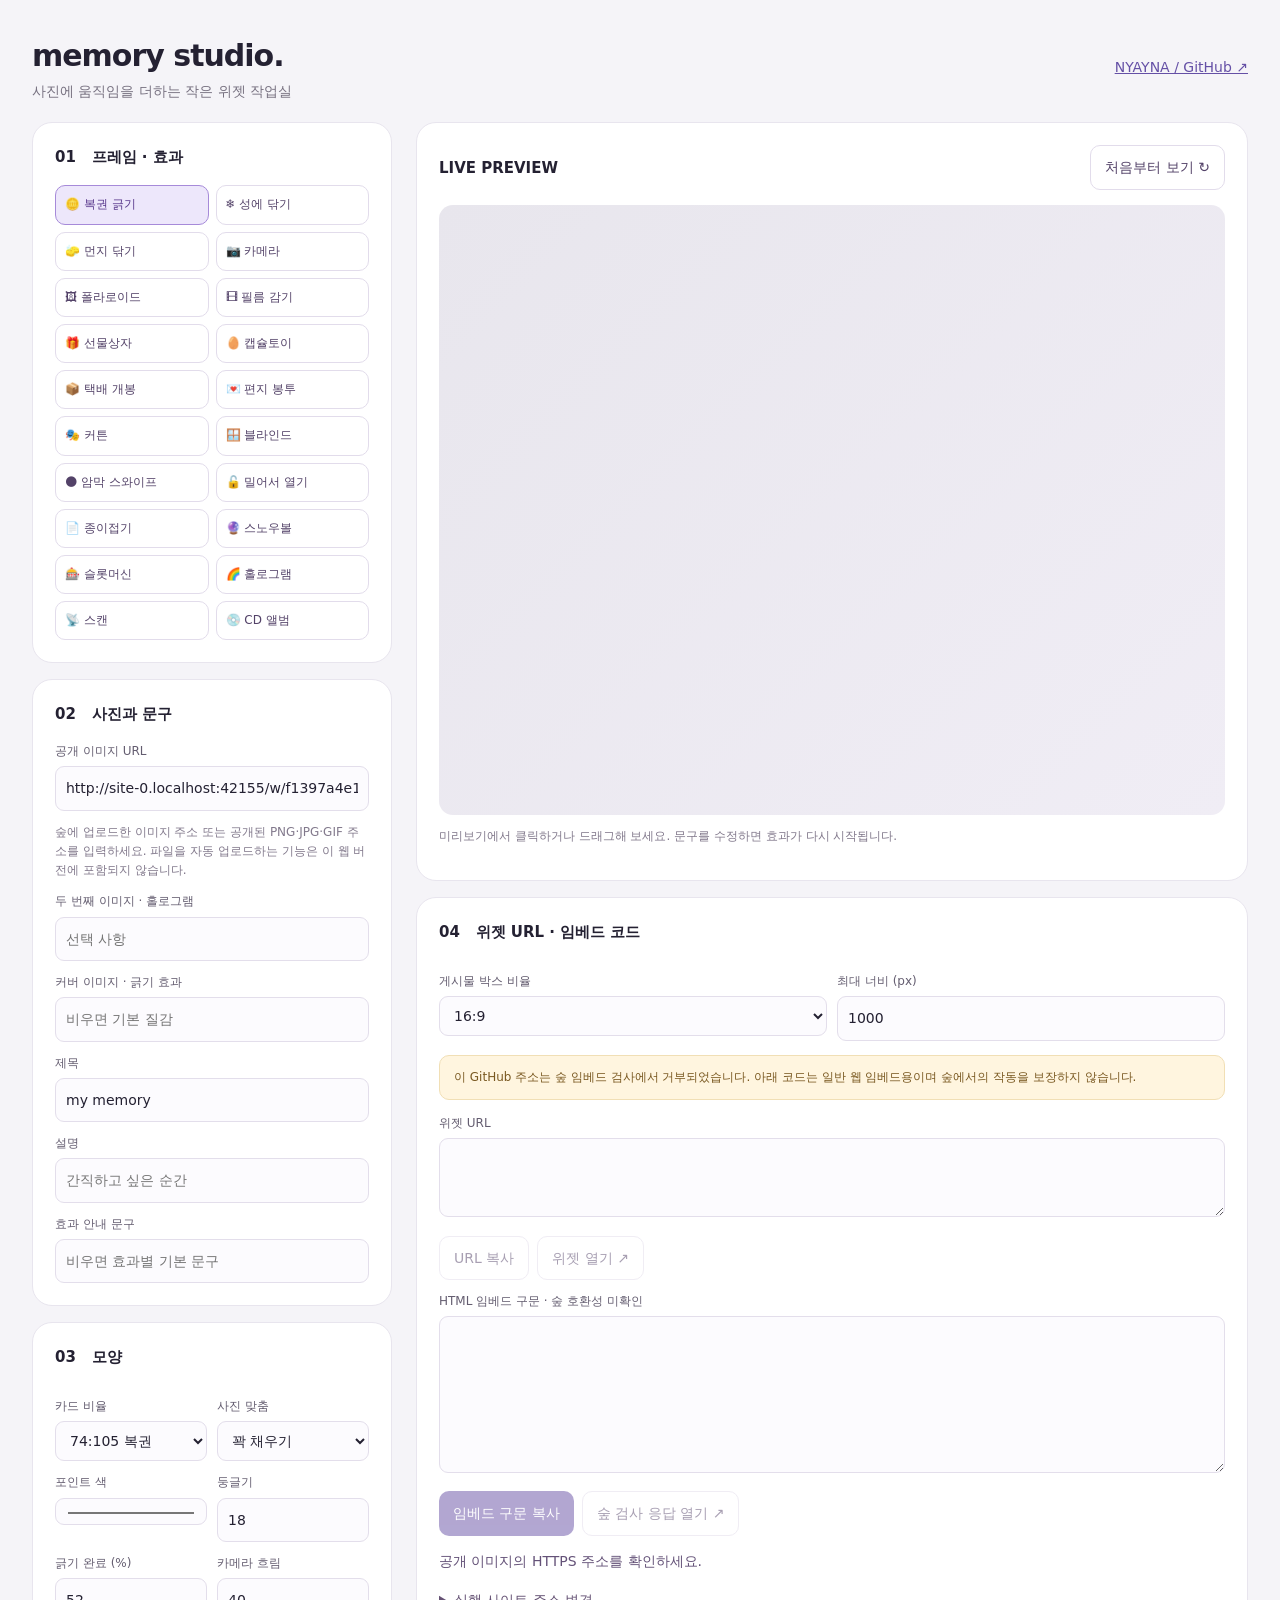
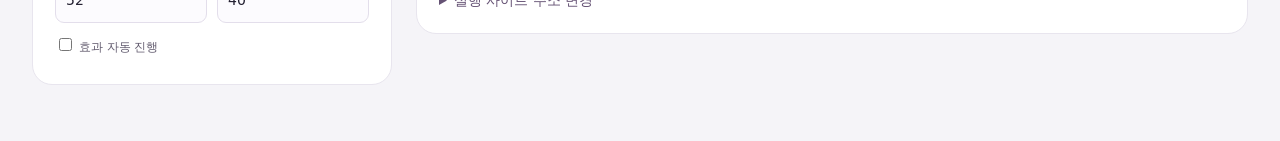
==== studio/index.html @ cc7d1344 "Add browser widget studio with 19 effects and CD editor; show SOOP compatibility limitations" ====
<!doctype html>
<html lang="ko"><meta charset="utf-8"><meta name="viewport" content="width=device-width,initial-scale=1"><title>Memory Studio · 위젯 제작기</title>
<style>
*{box-sizing:border-box}body{margin:0;background:#f5f4f8;color:#242132;font:14px/1.6 system-ui,sans-serif}header{max-width:1440px;margin:auto;padding:32px 32px 20px;display:flex;justify-content:space-between;align-items:center}h1{font-size:30px;letter-spacing:-1px;margin:0}header p{margin:0;color:#777180}a{color:#6550a6}main{max-width:1440px;padding:0 32px 40px;margin:auto;display:grid;grid-template-columns:360px 1fr;gap:24px}section{background:white;border:1px solid #e8e5ee;border-radius:20px;padding:22px;margin-bottom:16px}h2{font-size:15px;margin:0 0 16px}label{display:block;color:#645d70;font-size:12px;margin:12px 0 5px}input,select,textarea,button{font:inherit}input,select,textarea{width:100%;border:1px solid #e3deeb;border-radius:9px;padding:10px;background:#fcfbfe;color:#242132}textarea{resize:vertical;font-size:12px;line-height:1.6}button{border:1px solid #e2dceb;border-radius:10px;padding:10px 14px;background:white;color:#534268;cursor:pointer}button:hover{background:#f1edf8}button:disabled{opacity:.5;cursor:default}.primary{background:#6750a5;color:white;border:0}.primary:hover{background:#534085}.effects{display:grid;grid-template-columns:1fr 1fr;gap:7px}.effects button{font-size:12px;text-align:left;padding:9px}.effects button[aria-pressed=true]{background:#ede7fb;border-color:#a68ad9;color:#59388c}.row{display:flex;gap:10px;flex-wrap:wrap}.row>*{flex:1}.preview{background:linear-gradient(135deg,#e8e6ed,#f0edf5);min-height:500px;display:grid;place-items:center;padding:25px;border-radius:14px}.preview iframe{width:100%;height:560px;border:0;background:transparent}.topline{display:flex;justify-content:space-between;align-items:center;margin-bottom:15px}.small{font-size:12px;color:#82798c}.notice{background:#fff5df;color:#795820;border:1px solid #f1dfb5;padding:12px 14px;border-radius:10px;font-size:12px;margin:14px 0}.tools{display:flex;gap:8px;margin-top:12px;flex-wrap:wrap}#status{min-height:25px;color:#645278}input[type=checkbox]{width:auto}details summary{cursor:pointer;color:#655274}@media(max-width:850px){main{display:block;padding:0 16px}header{padding:24px 16px}header p{display:none}.preview{min-height:380px;padding:10px}.preview iframe{height:480px}}
</style>
<header><div><h1>memory studio.</h1><p>사진에 움직임을 더하는 작은 위젯 작업실</p></div><a href="https://github.com/NYAYNA/memory-studio-widgets">NYAYNA / GitHub ↗</a></header>
<main><aside><section><h2>01 &nbsp; 프레임 · 효과</h2><div class="effects" id="effects"></div></section>
<section><h2>02 &nbsp; 사진과 문구</h2><label for="img">공개 이미지 URL</label><input id="img" type="url" placeholder="https://… 사진 주소"><p class="small">숲에 업로드한 이미지 주소 또는 공개된 PNG·JPG·GIF 주소를 입력하세요. 파일을 자동 업로드하는 기능은 이 웹 버전에 포함되지 않습니다.</p>
<label for="img2">두 번째 이미지 · 홀로그램</label><input id="img2" type="url" placeholder="선택 사항"><label for="cover">커버 이미지 · 긁기 효과</label><input id="cover" type="url" placeholder="비우면 기본 질감"><label for="title">제목</label><input id="title" value="my memory"><label for="sub">설명</label><input id="sub" placeholder="간직하고 싶은 순간"><label for="label">효과 안내 문구</label><input id="label" placeholder="비우면 효과별 기본 문구"><div id="music" hidden><label for="yt">유튜브 링크 · CD 앨범</label><input id="yt" placeholder="https://www.youtube.com/watch?v=…"><p class="small">재생 버튼으로 일시정지 / 이어서 재생. 브라우저에 따라 첫 재생은 클릭이 필요합니다.</p></div></section>
<section><h2>03 &nbsp; 모양</h2><div class="row"><div><label for="ratio">카드 비율</label><select id="ratio"><option value="74/105">74:105 복권</option value="3/4">3:4 세로</option value="2/3">2:3 포토카드</option value="1/1">1:1 정사각</option value="4/3">4:3 가로</option><option value="16/9">16:9 와이드</option></select></div><div><label for="fit">사진 맞춤</label><select id="fit"><option value="cover">꽉 채우기</option><option value="contain">전체 보이기</option></select></div></div><div class="row"><div><label for="accent">포인트 색</label><input id="accent" type="color" value="#b3a0df"></div><div><label for="radius">둥글기</label><input id="radius" type="number" min="0" max="100" value="18"></div></div><div class="row"><div><label for="pct">긁기 완료 (%)</label><input id="pct" type="number" min="1" max="100" value="52"></div><div><label for="blur">카메라 흐림</label><input id="blur" type="number" min="0" max="100" value="40"></div></div><label><input id="auto" type="checkbox"> 효과 자동 진행</label></section></aside>
<article><section><div class="topline"><h2 style="margin:0">LIVE PREVIEW</h2><button id="replay">처음부터 보기 ↻</button></div><div class="preview"><iframe id="preview" title="프레임 미리보기" allow="autoplay; encrypted-media; accelerometer; gyroscope; picture-in-picture"></iframe></div><p class="small">미리보기에서 클릭하거나 드래그해 보세요. 문구를 수정하면 효과가 다시 시작됩니다.</p></section>
<section><h2>04 &nbsp; 위젯 URL · 임베드 코드</h2><div class="row"><div><label for="box">게시물 박스 비율</label><select id="box"><option value="16/9">16:9</option><option value="4/3">4:3</option><option value="1/1">1:1</option><option value="3/4">3:4</option><option value="2/3">2:3</option></select></div><div><label for="width">최대 너비 (px)</label><input id="width" type="number" min="200" max="2000" value="1000"></div></div>
<div class="notice" id="compatibility">이 GitHub 주소는 숲 임베드 검사에서 거부되었습니다. 아래 코드는 일반 웹 임베드용이며 숲에서의 작동을 보장하지 않습니다.</div>
<label for="url">위젯 URL</label><textarea id="url" rows="3" readonly></textarea><div class="tools"><button id="copyUrl">URL 복사</button><button id="open">위젯 열기 ↗</button></div><label for="embed">HTML 임베드 구문 · 숲 호환성 미확인</label><textarea id="embed" rows="7" readonly></textarea><div class="tools"><button class="primary" id="copyEmbed">임베드 구문 복사</button><button id="check">숲 검사 응답 열기 ↗</button></div><p id="status" role="status" aria-live="polite"></p>
<details><summary>실행 사이트 주소 변경</summary><p class="small">참고 제작기처럼 실행 파일 주소를 지정할 수 있습니다. 같은 URL 파라미터를 지원하는 런타임이 필요합니다. 다른 사람의 고정 위젯 주소를 넣어도 사진이 바뀌는 것은 아닙니다.</p><label for="runtime">19가지 효과 실행 주소</label><input id="runtime" type="url"><label for="albumRuntime">CD 앨범 실행 주소</label><input id="albumRuntime" type="url"></details></section></article></main>
<script src="studio.js"></script></html>
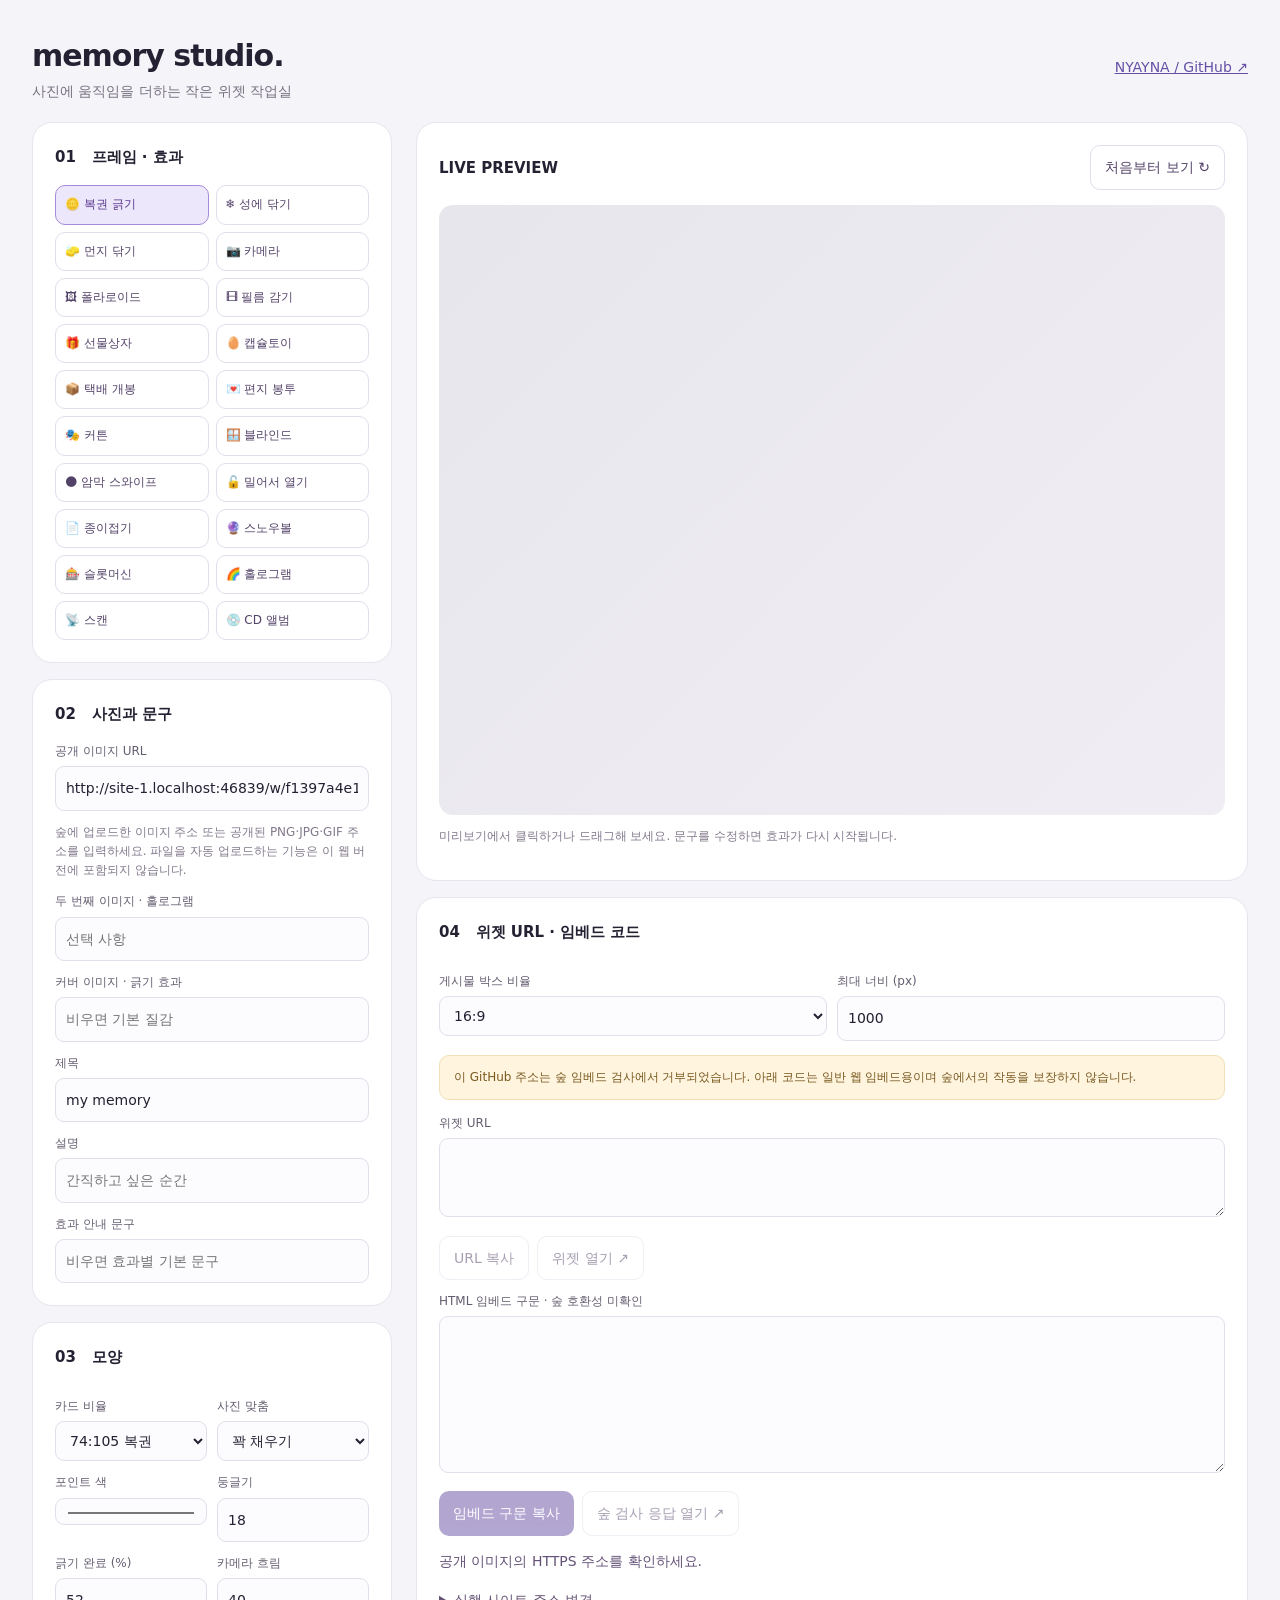
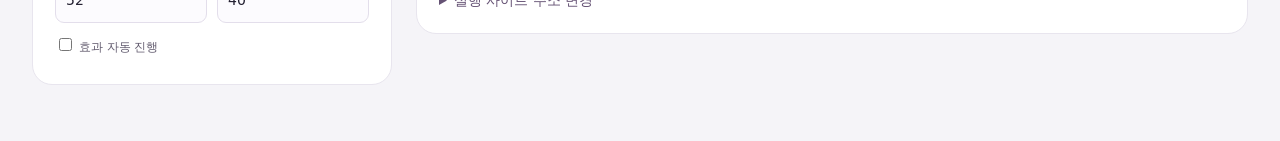
==== commit f20a06dc: "Fix all six card aspect ratio options" ====
--- a/studio/index.html
+++ b/studio/index.html
@@ -1,16 +1,16 @@
-<!doctype html>
-<html lang="ko"><meta charset="utf-8"><meta name="viewport" content="width=device-width,initial-scale=1"><title>Memory Studio · 위젯 제작기</title>
-<style>
-*{box-sizing:border-box}body{margin:0;background:#f5f4f8;color:#242132;font:14px/1.6 system-ui,sans-serif}header{max-width:1440px;margin:auto;padding:32px 32px 20px;display:flex;justify-content:space-between;align-items:center}h1{font-size:30px;letter-spacing:-1px;margin:0}header p{margin:0;color:#777180}a{color:#6550a6}main{max-width:1440px;padding:0 32px 40px;margin:auto;display:grid;grid-template-columns:360px 1fr;gap:24px}section{background:white;border:1px solid #e8e5ee;border-radius:20px;padding:22px;margin-bottom:16px}h2{font-size:15px;margin:0 0 16px}label{display:block;color:#645d70;font-size:12px;margin:12px 0 5px}input,select,textarea,button{font:inherit}input,select,textarea{width:100%;border:1px solid #e3deeb;border-radius:9px;padding:10px;background:#fcfbfe;color:#242132}textarea{resize:vertical;font-size:12px;line-height:1.6}button{border:1px solid #e2dceb;border-radius:10px;padding:10px 14px;background:white;color:#534268;cursor:pointer}button:hover{background:#f1edf8}button:disabled{opacity:.5;cursor:default}.primary{background:#6750a5;color:white;border:0}.primary:hover{background:#534085}.effects{display:grid;grid-template-columns:1fr 1fr;gap:7px}.effects button{font-size:12px;text-align:left;padding:9px}.effects button[aria-pressed=true]{background:#ede7fb;border-color:#a68ad9;color:#59388c}.row{display:flex;gap:10px;flex-wrap:wrap}.row>*{flex:1}.preview{background:linear-gradient(135deg,#e8e6ed,#f0edf5);min-height:500px;display:grid;place-items:center;padding:25px;border-radius:14px}.preview iframe{width:100%;height:560px;border:0;background:transparent}.topline{display:flex;justify-content:space-between;align-items:center;margin-bottom:15px}.small{font-size:12px;color:#82798c}.notice{background:#fff5df;color:#795820;border:1px solid #f1dfb5;padding:12px 14px;border-radius:10px;font-size:12px;margin:14px 0}.tools{display:flex;gap:8px;margin-top:12px;flex-wrap:wrap}#status{min-height:25px;color:#645278}input[type=checkbox]{width:auto}details summary{cursor:pointer;color:#655274}@media(max-width:850px){main{display:block;padding:0 16px}header{padding:24px 16px}header p{display:none}.preview{min-height:380px;padding:10px}.preview iframe{height:480px}}
-</style>
-<header><div><h1>memory studio.</h1><p>사진에 움직임을 더하는 작은 위젯 작업실</p></div><a href="https://github.com/NYAYNA/memory-studio-widgets">NYAYNA / GitHub ↗</a></header>
-<main><aside><section><h2>01 &nbsp; 프레임 · 효과</h2><div class="effects" id="effects"></div></section>
-<section><h2>02 &nbsp; 사진과 문구</h2><label for="img">공개 이미지 URL</label><input id="img" type="url" placeholder="https://… 사진 주소"><p class="small">숲에 업로드한 이미지 주소 또는 공개된 PNG·JPG·GIF 주소를 입력하세요. 파일을 자동 업로드하는 기능은 이 웹 버전에 포함되지 않습니다.</p>
-<label for="img2">두 번째 이미지 · 홀로그램</label><input id="img2" type="url" placeholder="선택 사항"><label for="cover">커버 이미지 · 긁기 효과</label><input id="cover" type="url" placeholder="비우면 기본 질감"><label for="title">제목</label><input id="title" value="my memory"><label for="sub">설명</label><input id="sub" placeholder="간직하고 싶은 순간"><label for="label">효과 안내 문구</label><input id="label" placeholder="비우면 효과별 기본 문구"><div id="music" hidden><label for="yt">유튜브 링크 · CD 앨범</label><input id="yt" placeholder="https://www.youtube.com/watch?v=…"><p class="small">재생 버튼으로 일시정지 / 이어서 재생. 브라우저에 따라 첫 재생은 클릭이 필요합니다.</p></div></section>
-<section><h2>03 &nbsp; 모양</h2><div class="row"><div><label for="ratio">카드 비율</label><select id="ratio"><option value="74/105">74:105 복권</option value="3/4">3:4 세로</option value="2/3">2:3 포토카드</option value="1/1">1:1 정사각</option value="4/3">4:3 가로</option><option value="16/9">16:9 와이드</option></select></div><div><label for="fit">사진 맞춤</label><select id="fit"><option value="cover">꽉 채우기</option><option value="contain">전체 보이기</option></select></div></div><div class="row"><div><label for="accent">포인트 색</label><input id="accent" type="color" value="#b3a0df"></div><div><label for="radius">둥글기</label><input id="radius" type="number" min="0" max="100" value="18"></div></div><div class="row"><div><label for="pct">긁기 완료 (%)</label><input id="pct" type="number" min="1" max="100" value="52"></div><div><label for="blur">카메라 흐림</label><input id="blur" type="number" min="0" max="100" value="40"></div></div><label><input id="auto" type="checkbox"> 효과 자동 진행</label></section></aside>
-<article><section><div class="topline"><h2 style="margin:0">LIVE PREVIEW</h2><button id="replay">처음부터 보기 ↻</button></div><div class="preview"><iframe id="preview" title="프레임 미리보기" allow="autoplay; encrypted-media; accelerometer; gyroscope; picture-in-picture"></iframe></div><p class="small">미리보기에서 클릭하거나 드래그해 보세요. 문구를 수정하면 효과가 다시 시작됩니다.</p></section>
-<section><h2>04 &nbsp; 위젯 URL · 임베드 코드</h2><div class="row"><div><label for="box">게시물 박스 비율</label><select id="box"><option value="16/9">16:9</option><option value="4/3">4:3</option><option value="1/1">1:1</option><option value="3/4">3:4</option><option value="2/3">2:3</option></select></div><div><label for="width">최대 너비 (px)</label><input id="width" type="number" min="200" max="2000" value="1000"></div></div>
-<div class="notice" id="compatibility">이 GitHub 주소는 숲 임베드 검사에서 거부되었습니다. 아래 코드는 일반 웹 임베드용이며 숲에서의 작동을 보장하지 않습니다.</div>
-<label for="url">위젯 URL</label><textarea id="url" rows="3" readonly></textarea><div class="tools"><button id="copyUrl">URL 복사</button><button id="open">위젯 열기 ↗</button></div><label for="embed">HTML 임베드 구문 · 숲 호환성 미확인</label><textarea id="embed" rows="7" readonly></textarea><div class="tools"><button class="primary" id="copyEmbed">임베드 구문 복사</button><button id="check">숲 검사 응답 열기 ↗</button></div><p id="status" role="status" aria-live="polite"></p>
-<details><summary>실행 사이트 주소 변경</summary><p class="small">참고 제작기처럼 실행 파일 주소를 지정할 수 있습니다. 같은 URL 파라미터를 지원하는 런타임이 필요합니다. 다른 사람의 고정 위젯 주소를 넣어도 사진이 바뀌는 것은 아닙니다.</p><label for="runtime">19가지 효과 실행 주소</label><input id="runtime" type="url"><label for="albumRuntime">CD 앨범 실행 주소</label><input id="albumRuntime" type="url"></details></section></article></main>
-<script src="studio.js"></script></html>
+<!doctype html>
+<html lang="ko"><meta charset="utf-8"><meta name="viewport" content="width=device-width,initial-scale=1"><title>Memory Studio · 위젯 제작기</title>
+<style>
+*{box-sizing:border-box}body{margin:0;background:#f5f4f8;color:#242132;font:14px/1.6 system-ui,sans-serif}header{max-width:1440px;margin:auto;padding:32px 32px 20px;display:flex;justify-content:space-between;align-items:center}h1{font-size:30px;letter-spacing:-1px;margin:0}header p{margin:0;color:#777180}a{color:#6550a6}main{max-width:1440px;padding:0 32px 40px;margin:auto;display:grid;grid-template-columns:360px 1fr;gap:24px}section{background:white;border:1px solid #e8e5ee;border-radius:20px;padding:22px;margin-bottom:16px}h2{font-size:15px;margin:0 0 16px}label{display:block;color:#645d70;font-size:12px;margin:12px 0 5px}input,select,textarea,button{font:inherit}input,select,textarea{width:100%;border:1px solid #e3deeb;border-radius:9px;padding:10px;background:#fcfbfe;color:#242132}textarea{resize:vertical;font-size:12px;line-height:1.6}button{border:1px solid #e2dceb;border-radius:10px;padding:10px 14px;background:white;color:#534268;cursor:pointer}button:hover{background:#f1edf8}button:disabled{opacity:.5;cursor:default}.primary{background:#6750a5;color:white;border:0}.primary:hover{background:#534085}.effects{display:grid;grid-template-columns:1fr 1fr;gap:7px}.effects button{font-size:12px;text-align:left;padding:9px}.effects button[aria-pressed=true]{background:#ede7fb;border-color:#a68ad9;color:#59388c}.row{display:flex;gap:10px;flex-wrap:wrap}.row>*{flex:1}.preview{background:linear-gradient(135deg,#e8e6ed,#f0edf5);min-height:500px;display:grid;place-items:center;padding:25px;border-radius:14px}.preview iframe{width:100%;height:560px;border:0;background:transparent}.topline{display:flex;justify-content:space-between;align-items:center;margin-bottom:15px}.small{font-size:12px;color:#82798c}.notice{background:#fff5df;color:#795820;border:1px solid #f1dfb5;padding:12px 14px;border-radius:10px;font-size:12px;margin:14px 0}.tools{display:flex;gap:8px;margin-top:12px;flex-wrap:wrap}#status{min-height:25px;color:#645278}input[type=checkbox]{width:auto}details summary{cursor:pointer;color:#655274}@media(max-width:850px){main{display:block;padding:0 16px}header{padding:24px 16px}header p{display:none}.preview{min-height:380px;padding:10px}.preview iframe{height:480px}}
+</style>
+<header><div><h1>memory studio.</h1><p>사진에 움직임을 더하는 작은 위젯 작업실</p></div><a href="https://github.com/NYAYNA/memory-studio-widgets">NYAYNA / GitHub ↗</a></header>
+<main><aside><section><h2>01 &nbsp; 프레임 · 효과</h2><div class="effects" id="effects"></div></section>
+<section><h2>02 &nbsp; 사진과 문구</h2><label for="img">공개 이미지 URL</label><input id="img" type="url" placeholder="https://… 사진 주소"><p class="small">숲에 업로드한 이미지 주소 또는 공개된 PNG·JPG·GIF 주소를 입력하세요. 파일을 자동 업로드하는 기능은 이 웹 버전에 포함되지 않습니다.</p>
+<label for="img2">두 번째 이미지 · 홀로그램</label><input id="img2" type="url" placeholder="선택 사항"><label for="cover">커버 이미지 · 긁기 효과</label><input id="cover" type="url" placeholder="비우면 기본 질감"><label for="title">제목</label><input id="title" value="my memory"><label for="sub">설명</label><input id="sub" placeholder="간직하고 싶은 순간"><label for="label">효과 안내 문구</label><input id="label" placeholder="비우면 효과별 기본 문구"><div id="music" hidden><label for="yt">유튜브 링크 · CD 앨범</label><input id="yt" placeholder="https://www.youtube.com/watch?v=…"><p class="small">재생 버튼으로 일시정지 / 이어서 재생. 브라우저에 따라 첫 재생은 클릭이 필요합니다.</p></div></section>
+<section><h2>03 &nbsp; 모양</h2><div class="row"><div><label for="ratio">카드 비율</label><select id="ratio"><option value="74/105">74:105 복권</option><option value="3/4">3:4 세로</option><option value="2/3">2:3 포토카드</option><option value="1/1">1:1 정사각</option><option value="4/3">4:3 가로</option><option value="16/9">16:9 와이드</option></select></div><div><label for="fit">사진 맞춤</label><select id="fit"><option value="cover">꽉 채우기</option><option value="contain">전체 보이기</option></select></div></div><div class="row"><div><label for="accent">포인트 색</label><input id="accent" type="color" value="#b3a0df"></div><div><label for="radius">둥글기</label><input id="radius" type="number" min="0" max="100" value="18"></div></div><div class="row"><div><label for="pct">긁기 완료 (%)</label><input id="pct" type="number" min="1" max="100" value="52"></div><div><label for="blur">카메라 흐림</label><input id="blur" type="number" min="0" max="100" value="40"></div></div><label><input id="auto" type="checkbox"> 효과 자동 진행</label></section></aside>
+<article><section><div class="topline"><h2 style="margin:0">LIVE PREVIEW</h2><button id="replay">처음부터 보기 ↻</button></div><div class="preview"><iframe id="preview" title="프레임 미리보기" allow="autoplay; encrypted-media; accelerometer; gyroscope; picture-in-picture"></iframe></div><p class="small">미리보기에서 클릭하거나 드래그해 보세요. 문구를 수정하면 효과가 다시 시작됩니다.</p></section>
+<section><h2>04 &nbsp; 위젯 URL · 임베드 코드</h2><div class="row"><div><label for="box">게시물 박스 비율</label><select id="box"><option value="16/9">16:9</option><option value="4/3">4:3</option><option value="1/1">1:1</option><option value="3/4">3:4</option><option value="2/3">2:3</option></select></div><div><label for="width">최대 너비 (px)</label><input id="width" type="number" min="200" max="2000" value="1000"></div></div>
+<div class="notice" id="compatibility">이 GitHub 주소는 숲 임베드 검사에서 거부되었습니다. 아래 코드는 일반 웹 임베드용이며 숲에서의 작동을 보장하지 않습니다.</div>
+<label for="url">위젯 URL</label><textarea id="url" rows="3" readonly></textarea><div class="tools"><button id="copyUrl">URL 복사</button><button id="open">위젯 열기 ↗</button></div><label for="embed">HTML 임베드 구문 · 숲 호환성 미확인</label><textarea id="embed" rows="7" readonly></textarea><div class="tools"><button class="primary" id="copyEmbed">임베드 구문 복사</button><button id="check">숲 검사 응답 열기 ↗</button></div><p id="status" role="status" aria-live="polite"></p>
+<details><summary>실행 사이트 주소 변경</summary><p class="small">참고 제작기처럼 실행 파일 주소를 지정할 수 있습니다. 같은 URL 파라미터를 지원하는 런타임이 필요합니다. 다른 사람의 고정 위젯 주소를 넣어도 사진이 바뀌는 것은 아닙니다.</p><label for="runtime">19가지 효과 실행 주소</label><input id="runtime" type="url"><label for="albumRuntime">CD 앨범 실행 주소</label><input id="albumRuntime" type="url"></details></section></article></main>
+<script src="studio.js"></script></html>
